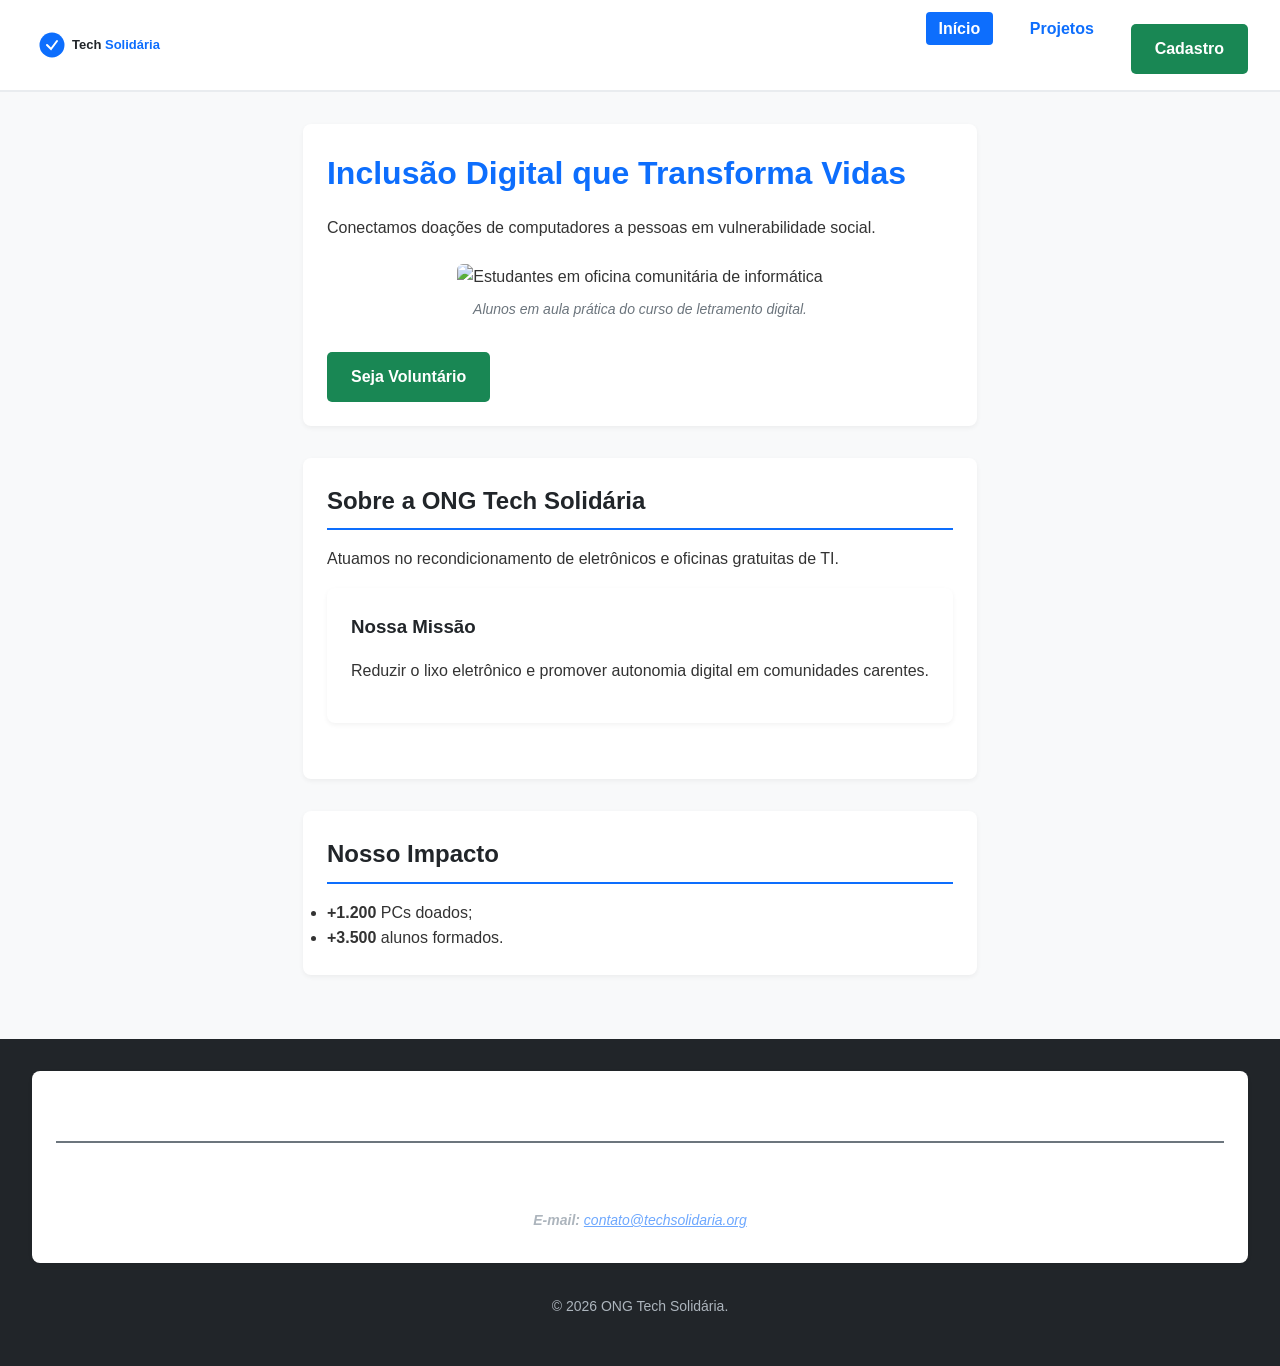
==== index.html @ eb0c1347 "Add files via upload Versão inicial do projeto" ====
<!DOCTYPE html>
<html lang="pt-BR">
<head>
    <meta charset="UTF-8">
    <meta name="viewport" content="width=device-width, initial-scale=1.0">
    <meta name="description" content="ONG Tech Solidária - Inclusão digital e reciclagem de eletrônicos.">
    <title>Início | ONG Tech Solidária</title>
    <link rel="stylesheet" href="css/style.css">
</head>
<body>
    <header>
        <img src="assets/img/logo-tech-solidaria.svg" alt="Logotipo ONG Tech Solidária" width="200" height="40">
        <nav aria-label="Navegação Principal">
            <ul>
                <li><a href="index.html" aria-current="page">Início</a></li>
                <li><a href="projetos.html">Projetos</a></li>
                <li><a href="cadastro.html">Cadastro</a></li>
            </ul>
        </nav>
    </header>
    <main>
        <section aria-labelledby="t-hero">
            <h1 id="t-hero">Inclusão Digital que Transforma Vidas</h1>
            <p>Conectamos doações de computadores a pessoas em vulnerabilidade social.</p>
            <figure>
                <img src="assets/img/inclusao-digital.jpg" alt="Estudantes em oficina comunitária de informática" width="800" height="400">
                <figcaption>Alunos em aula prática do curso de letramento digital.</figcaption>
            </figure>
            <a href="cadastro.html">Seja Voluntário</a>
        </section>
        <section aria-labelledby="t-sobre">
            <h2 id="t-sobre">Sobre a ONG Tech Solidária</h2>
            <p>Atuamos no recondicionamento de eletrônicos e oficinas gratuitas de TI.</p>
            <article>
                <h3>Nossa Missão</h3>
                <p>Reduzir o lixo eletrônico e promover autonomia digital em comunidades carentes.</p>
            </article>
        </section>
        <section aria-labelledby="t-impacto">
            <h2 id="t-impacto">Nosso Impacto</h2>
            <ul>
                <li><strong>+1.200</strong> PCs doados;</li>
                <li><strong>+3.500</strong> alunos formados.</li>
            </ul>
        </section>
    </main>
    <footer>
        <section aria-labelledby="t-contato">
            <h2 id="t-contato">Contato</h2>
            <address>
                <p><strong>Endereço:</strong> Av. Social da Tecnologia, 1000 — Brasília - DF</p>
                <p><strong>E-mail:</strong> <a href="mailto:contato@techsolidaria.org">contato@techsolidaria.org</a></p>
            </address>
        </section>
        <p>&copy; 2026 ONG Tech Solidária.</p>
    </footer>
</body>
</html>
---- css/style.css ----
/* ==========================================================================
   1. CONFIGURAÇÕES GERAIS E MENSURAÇÃO (RESET)
   ========================================================================== */
* {
    margin: 0;
    padding: 0;
    box-sizing: border-box;
}

body {
    font-family: Arial, Helvetica, sans-serif;
    line-height: 1.6;
    color: #333333;
    background-color: #f8f9fa;
    display: flex;
    flex-direction: column;
    min-height: 100vh;
}

/* ==========================================================================
   2. CABEÇALHO E NAVEGAÇÃO
   ========================================================================== */
header {
    background-color: #ffffff;
    border-bottom: 2px solid #e9ecef;
    padding: 1rem 2rem;
    display: flex;
    justify-content: space-between;
    align-items: center;
    flex-wrap: wrap;
}

header img {
    max-width: 200px;
    height: auto;
}

nav ul {
    list-style: none;
    display: flex;
    gap: 1.5rem;
}

nav a {
    text-decoration: none;
    color: #0d6efd;
    font-weight: bold;
    padding: 0.5rem 0.8rem;
    border-radius: 4px;
    transition: background-color 0.2s, color 0.2s;
}

nav a:hover,
nav a[aria-current="page"] {
    background-color: #0d6efd;
    color: #ffffff;
}

/* ==========================================================================
   3. CONTEÚDO PRINCIPAL E SEÇÕES (LAYOUT)
   ========================================================================== */
main {
    flex: 1;
    max-width: 1000px;
    margin: 2rem auto;
    padding: 0 1.5rem;
}

section, article, aside {
    background: #ffffff;
    padding: 1.5rem;
    margin-bottom: 2rem;
    border-radius: 8px;
    box-shadow: 0 2px 5px rgba(0,0,0,0.05);
}

h1, h2, h3 {
    color: #212529;
    margin-bottom: 1rem;
}

h1 {
    font-size: 2rem;
    color: #0d6efd;
}

h2 {
    font-size: 1.5rem;
    border-bottom: 2px solid #0d6efd;
    padding-bottom: 0.5rem;
}

p {
    margin-bottom: 1rem;
}

/* Mídias e Imagens */
figure {
    margin: 1.5rem 0;
    text-align: center;
}

img {
    max-width: 100%;
    height: auto;
    border-radius: 6px;
}

figcaption {
    font-size: 0.875rem;
    color: #6c757d;
    margin-top: 0.5rem;
    font-style: italic;
}

/* Botões e Links de Ação (CTA) */
a[href="cadastro.html"] {
    display: inline-block;
    background-color: #198754;
    color: #ffffff;
    text-decoration: none;
    padding: 0.75rem 1.5rem;
    border-radius: 5px;
    font-weight: bold;
    margin-top: 0.5rem;
}

a[href="cadastro.html"]:hover {
    background-color: #146c43;
}

/* ==========================================================================
   4. FORMULÁRIOS (cadastro.html)
   ========================================================================== */
fieldset {
    border: 1px solid #ced4da;
    border-radius: 6px;
    padding: 1.5rem;
    margin-bottom: 1.5rem;
}

legend {
    font-weight: bold;
    color: #0d6efd;
    padding: 0 0.5rem;
}

label {
    font-weight: bold;
    display: inline-block;
    margin-bottom: 0.25rem;
}

input[type="text"],
input[type="email"],
input[type="tel"],
input[type="date"],
select,
textarea {
    width: 100%;
    padding: 0.6rem;
    border: 1px solid #ced4da;
    border-radius: 4px;
    font-size: 1rem;
    margin-bottom: 0.5rem;
}

input:focus,
select:focus,
textarea:focus {
    outline: none;
    border-color: #0d6efd;
    box-shadow: 0 0 0 3px rgba(13, 110, 253, 0.25);
}

button {
    background-color: #0d6efd;
    color: #ffffff;
    border: none;
    padding: 0.75rem 1.5rem;
    font-size: 1rem;
    font-weight: bold;
    border-radius: 4px;
    cursor: pointer;
    margin-right: 0.5rem;
}

button:hover {
    background-color: #0b5ed7;
}

button[type="reset"] {
    background-color: #6c757d;
}

button[type="reset"]:hover {
    background-color: #5c636a;
}

/* ==========================================================================
   5. RODAPÉ INSTITUCIONAL
   ========================================================================== */
footer {
    background-color: #212529;
    color: #ffffff;
    padding: 2rem;
    margin-top: auto;
}

footer h2 {
    color: #ffffff;
    border-color: #6c757d;
}

footer address p {
    margin-bottom: 0.5rem;
}

footer a {
    color: #6ea8fe;
}

footer p:last-child {
    text-align: center;
    margin-top: 1.5rem;
    font-size: 0.875rem;
    color: #adb5bd;
}

/* ==========================================================================
   6. RESPONSIVIDADE (DISPOSITIVOS MÓVEIS)
   ========================================================================== */
@media (max-width: 600px) {
    header {
        flex-direction: column;
        align-items: flex-start;
        gap: 1rem;
    }

    nav ul {
        flex-direction: column;
        gap: 0.5rem;
        width: 100%;
    }

    nav a {
        display: block;
        text-align: center;
    }
}
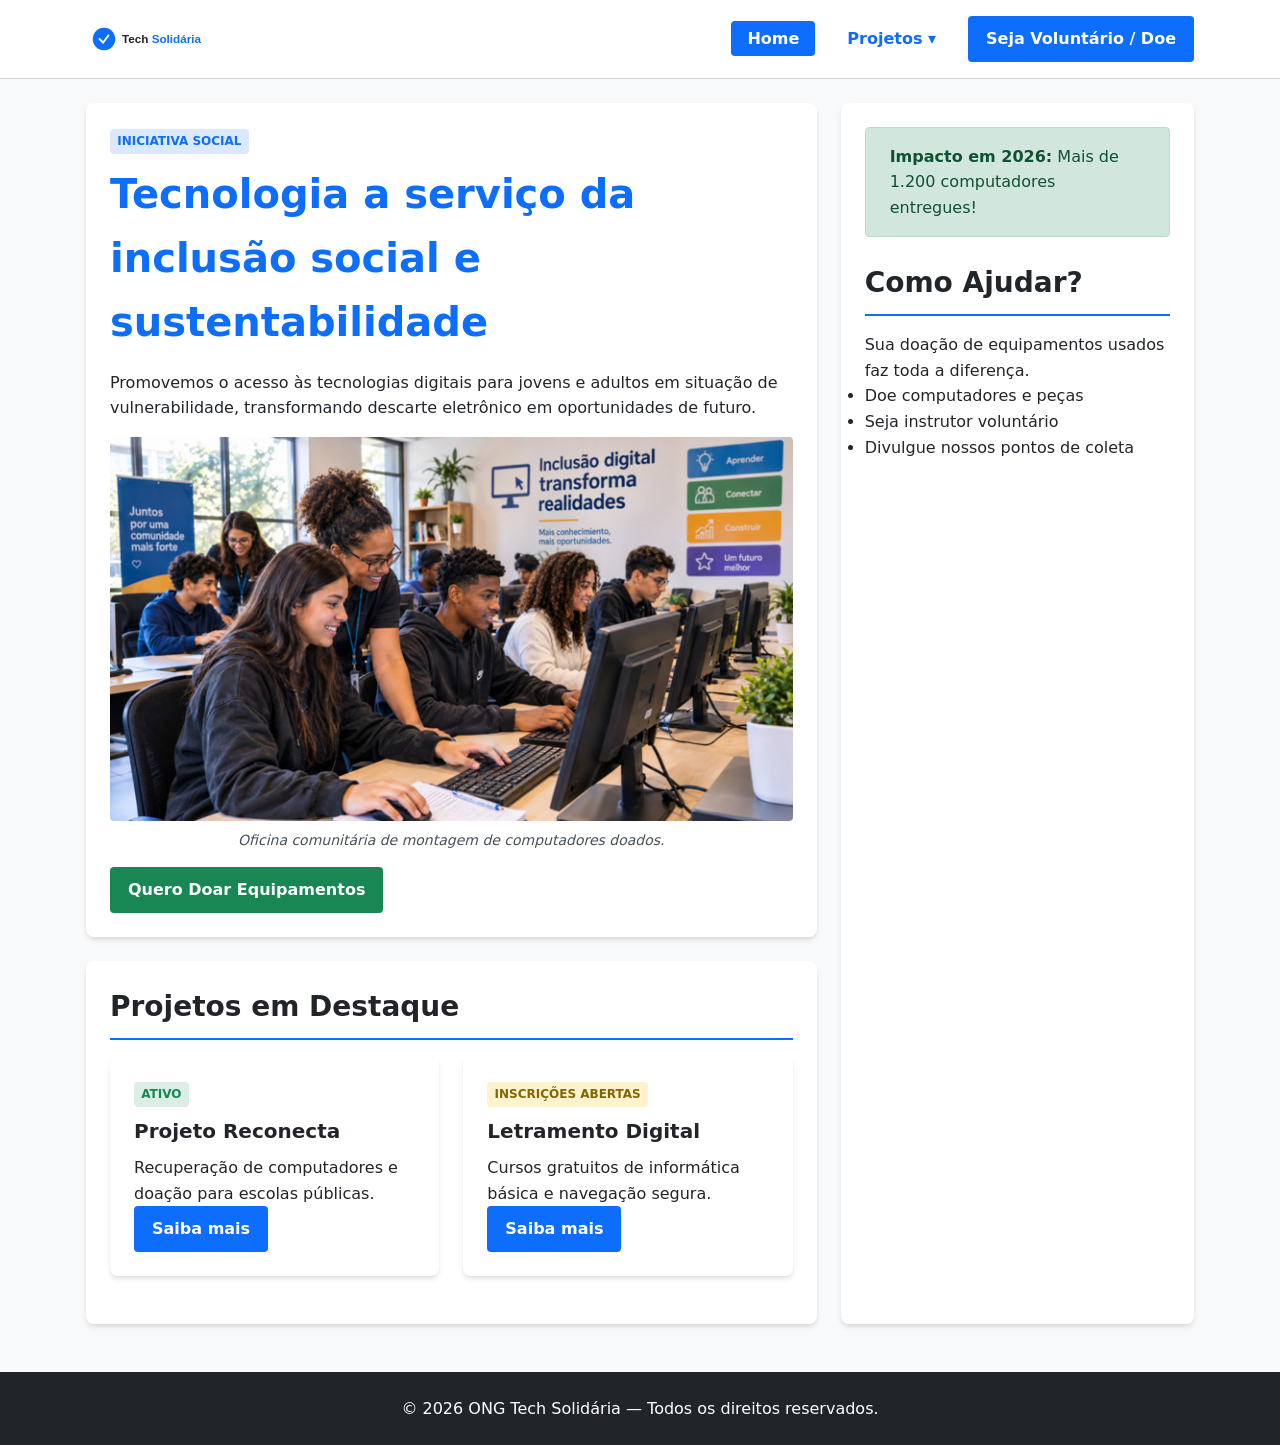
==== commit 0e2228e0: "Add files via upload feat: atualiza arquivos para a etapa final com Design System e componentes de f" ====
--- a/index.html
+++ b/index.html
@@ -3,56 +3,91 @@
 <head>
     <meta charset="UTF-8">
     <meta name="viewport" content="width=device-width, initial-scale=1.0">
-    <meta name="description" content="ONG Tech Solidária - Inclusão digital e reciclagem de eletrônicos.">
-    <title>Início | ONG Tech Solidária</title>
-    <link rel="stylesheet" href="css/style.css">
+    <meta name="description" content="Plataforma institucional da ONG Tech Solidária voltada para inclusão digital e reciclagem sustentável de lixo eletrônico.">
+    <title>ONG Tech Solidária — Inclusão Digital e Sustentabilidade</title>
+    <link rel="stylesheet" href="./css/style.css">
 </head>
 <body>
+
     <header>
-        <img src="assets/img/logo-tech-solidaria.svg" alt="Logotipo ONG Tech Solidária" width="200" height="40">
-        <nav aria-label="Navegação Principal">
+        <div class="container header-container">
+            <a href="index.html" class="logo-link">
+                <img src="assets/img/logo-tech-solidaria.svg" alt="Logotipo da ONG Tech Solidária" width="180" height="50">
+            </a>
+
+            <button class="menu-toggle" aria-expanded="false" aria-label="Abrir menu de navegação">&#9776;</button>
+
+            <nav id="main-nav">
+                <ul class="nav-list">
+                    <li><a href="index.html" aria-current="page">Home</a></li>
+                    <li class="has-dropdown">
+                        <a href="projetos.html">Projetos <span aria-hidden="true">▾</span></a>
+                        <ul class="nav-dropdown">
+                            <li><a href="projetos.html#reconecta">Projeto Reconecta</a></li>
+                            <li><a href="projetos.html#letramento">Oficinas digitais</a></li>
+                            <li><a href="projetos.html#elixo">Estação E-Lixo</a></li>
+                        </ul>
+                    </li>
+                    <li><a href="cadastro.html" class="btn btn-primary">Seja Voluntário / Doe</a></li>
+                </ul>
+            </nav>
+        </div>
+    </header>
+
+    <main class="grid-layout container">
+        <div class="content-main">
+            <section class="hero-section">
+                <span class="badge badge-primary">Iniciativa Social</span>
+                <h1>Tecnologia a serviço da inclusão social e sustentabilidade</h1>
+                <p>Promovemos o acesso às tecnologias digitais para jovens e adultos em situação de vulnerabilidade, transformando descarte eletrônico em oportunidades de futuro.</p>
+                
+                <figure>
+                    <img src="assets/img/inclusao-digital.jpg" alt="Alunos em oficina de informática" width="800" height="400">
+                    <figcaption>Oficina comunitária de montagem de computadores doados.</figcaption>
+                </figure>
+                
+                <a href="cadastro.html" class="btn btn-secondary">Quero Doar Equipamentos</a>
+            </section>
+
+            <section class="projects-preview">
+                <h2>Projetos em Destaque</h2>
+                <div class="card-grid">
+                    <article class="card-item card-project">
+                        <span class="badge badge-success">Ativo</span>
+                        <h3>Projeto Reconecta</h3>
+                        <p>Recuperação de computadores e doação para escolas públicas.</p>
+                        <a href="projetos.html#reconecta" class="btn btn-primary">Saiba mais</a>
+                    </article>
+
+                    <article class="card-item card-project">
+                        <span class="badge badge-warning">Inscrições Abertas</span>
+                        <h3>Letramento Digital</h3>
+                        <p>Cursos gratuitos de informática básica e navegação segura.</p>
+                        <a href="projetos.html#letramento" class="btn btn-primary">Saiba mais</a>
+                    </article>
+                </div>
+            </section>
+        </div>
+
+        <aside class="sidebar">
+            <div class="alert alert-success">
+                <strong>Impacto em 2026:</strong> Mais de 1.200 computadores entregues!
+            </div>
+            <h2>Como Ajudar?</h2>
+            <p>Sua doação de equipamentos usados faz toda a diferença.</p>
             <ul>
-                <li><a href="index.html" aria-current="page">Início</a></li>
-                <li><a href="projetos.html">Projetos</a></li>
-                <li><a href="cadastro.html">Cadastro</a></li>
+                <li>Doe computadores e peças</li>
+                <li>Seja instrutor voluntário</li>
+                <li>Divulgue nossos pontos de coleta</li>
             </ul>
-        </nav>
-    </header>
-    <main>
-        <section aria-labelledby="t-hero">
-            <h1 id="t-hero">Inclusão Digital que Transforma Vidas</h1>
-            <p>Conectamos doações de computadores a pessoas em vulnerabilidade social.</p>
-            <figure>
-                <img src="assets/img/inclusao-digital.jpg" alt="Estudantes em oficina comunitária de informática" width="800" height="400">
-                <figcaption>Alunos em aula prática do curso de letramento digital.</figcaption>
-            </figure>
-            <a href="cadastro.html">Seja Voluntário</a>
-        </section>
-        <section aria-labelledby="t-sobre">
-            <h2 id="t-sobre">Sobre a ONG Tech Solidária</h2>
-            <p>Atuamos no recondicionamento de eletrônicos e oficinas gratuitas de TI.</p>
-            <article>
-                <h3>Nossa Missão</h3>
-                <p>Reduzir o lixo eletrônico e promover autonomia digital em comunidades carentes.</p>
-            </article>
-        </section>
-        <section aria-labelledby="t-impacto">
-            <h2 id="t-impacto">Nosso Impacto</h2>
-            <ul>
-                <li><strong>+1.200</strong> PCs doados;</li>
-                <li><strong>+3.500</strong> alunos formados.</li>
-            </ul>
-        </section>
+        </aside>
     </main>
+
     <footer>
-        <section aria-labelledby="t-contato">
-            <h2 id="t-contato">Contato</h2>
-            <address>
-                <p><strong>Endereço:</strong> Av. Social da Tecnologia, 1000 — Brasília - DF</p>
-                <p><strong>E-mail:</strong> <a href="mailto:contato@techsolidaria.org">contato@techsolidaria.org</a></p>
-            </address>
-        </section>
-        <p>&copy; 2026 ONG Tech Solidária.</p>
+        <div class="container">
+            <p>&copy; 2026 ONG Tech Solidária — Todos os direitos reservados.</p>
+        </div>
     </footer>
+
 </body>
 </html>
--- a/css/style.css
+++ b/css/style.css
@@ -1,5 +1,43 @@
 /* ==========================================================================
-   1. CONFIGURAÇÕES GERAIS E MENSURAÇÃO (RESET)
+   1. DESIGN SYSTEM (VARIÁVEIS CSS)
+   ========================================================================== */
+:root {
+    /* Cores Institucionais */
+    --color-primary: #0d6efd;
+    --color-primary-hover: #0b5ed7;
+    --color-secondary: #198754;
+    --color-secondary-hover: #146c43;
+    
+    /* Neutros & Superfícies */
+    --color-bg-main: #f8f9fa;
+    --color-bg-card: #ffffff;
+    --color-text-main: #212529;
+    --color-text-muted: #495057;
+    --color-border: #ced4da;
+    --color-focus: #ffc107;
+    
+    /* Tipografia */
+    --font-family-base: system-ui, -apple-system, "Segoe UI", Roboto, Arial, sans-serif;
+    --font-size-base: 1rem;
+    --font-size-h1: clamp(1.75rem, 4vw, 2.5rem);
+    --font-size-h2: clamp(1.35rem, 3vw, 1.75rem);
+    --font-size-h3: 1.25rem;
+    
+    /* Espaçamentos e Bordas */
+    --space-xs: 0.5rem;
+    --space-sm: 1rem;
+    --space-md: 1.5rem;
+    --space-lg: 2.5rem;
+    --radius-sm: 4px;
+    --radius-md: 8px;
+    
+    /* Sombras e Transições */
+    --shadow-card: 0 4px 6px -1px rgba(0, 0, 0, 0.1), 0 2px 4px -1px rgba(0, 0, 0, 0.06);
+    --transition-fast: 0.2s ease-in-out;
+}
+
+/* ==========================================================================
+   2. RESET & ACESSIBILIDADE
    ========================================================================== */
 * {
     margin: 0;
@@ -8,243 +46,353 @@
 }
 
 body {
-    font-family: Arial, Helvetica, sans-serif;
+    font-family: var(--font-family-base);
+    font-size: var(--font-size-base);
     line-height: 1.6;
-    color: #333333;
-    background-color: #f8f9fa;
+    color: var(--color-text-main);
+    background-color: var(--color-bg-main);
+    min-height: 100vh;
     display: flex;
     flex-direction: column;
-    min-height: 100vh;
-}
-
-/* ==========================================================================
-   2. CABEÇALHO E NAVEGAÇÃO
+}
+
+/* Foco Visível para Acessibilidade (WCAG 2.1 AA) */
+a:focus-visible,
+button:focus-visible,
+input:focus-visible,
+select:focus-visible,
+textarea:focus-visible {
+    outline: 3px solid var(--color-focus);
+    outline-offset: 2px;
+}
+
+/* ==========================================================================
+   3. ARQUITETURA DE LAYOUT (CSS GRID MACRO - 12 COLUNAS)
+   ========================================================================== */
+.container {
+    width: 100%;
+    max-width: 1140px;
+    margin-right: auto;
+    margin-left: auto;
+    padding-right: var(--space-sm);
+    padding-left: var(--space-sm);
+}
+
+main.grid-layout {
+    flex: 1;
+    display: grid;
+    grid-template-columns: repeat(12, 1fr);
+    gap: var(--space-md);
+    padding-top: var(--space-md);
+    padding-bottom: var(--space-md);
+}
+
+.content-main { grid-column: span 12; }
+.sidebar      { grid-column: span 12; }
+
+.card-grid {
+    display: grid;
+    grid-template-columns: repeat(12, 1fr);
+    gap: var(--space-md);
+    margin-top: var(--space-sm);
+}
+
+/* ==========================================================================
+   4. NAVEGAÇÃO & CABEÇALHO (FLEXBOX)
    ========================================================================== */
 header {
-    background-color: #ffffff;
-    border-bottom: 2px solid #e9ecef;
-    padding: 1rem 2rem;
+    background-color: var(--color-bg-card);
+    border-bottom: 1px solid var(--color-border);
+    padding: var(--space-sm) 0;
+}
+
+.header-container {
     display: flex;
     justify-content: space-between;
     align-items: center;
     flex-wrap: wrap;
 }
 
-header img {
-    max-width: 200px;
-    height: auto;
-}
-
-nav ul {
+.menu-toggle {
+    display: none;
+    background: none;
+    border: none;
+    font-size: 1.8rem;
+    cursor: pointer;
+    color: var(--color-primary);
+}
+
+.nav-list {
     list-style: none;
     display: flex;
-    gap: 1.5rem;
-}
-
-nav a {
+    align-items: center;
+    gap: var(--space-sm);
+}
+
+.nav-list a {
     text-decoration: none;
-    color: #0d6efd;
-    font-weight: bold;
-    padding: 0.5rem 0.8rem;
-    border-radius: 4px;
-    transition: background-color 0.2s, color 0.2s;
-}
-
-nav a:hover,
-nav a[aria-current="page"] {
-    background-color: #0d6efd;
+    color: var(--color-primary);
+    font-weight: 600;
+    padding: var(--space-xs) var(--space-sm);
+    border-radius: var(--radius-sm);
+    transition: background-color var(--transition-fast), color var(--transition-fast);
+}
+
+.nav-list a:hover,
+.nav-list a[aria-current="page"] {
+    background-color: var(--color-primary);
     color: #ffffff;
 }
 
-/* ==========================================================================
-   3. CONTEÚDO PRINCIPAL E SEÇÕES (LAYOUT)
-   ========================================================================== */
-main {
-    flex: 1;
-    max-width: 1000px;
-    margin: 2rem auto;
-    padding: 0 1.5rem;
-}
-
+/* Ajuste e Correção de Cor para Botões dentro do Menu */
+.nav-list .btn-primary {
+    color: #ffffff !important;
+    text-decoration: none;
+}
+
+.nav-list .btn-primary:hover {
+    background-color: var(--color-primary-hover);
+    color: #ffffff !important;
+}
+
+/* Submenu Dropdown */
+.has-dropdown { position: relative; }
+
+.nav-dropdown {
+    display: none;
+    position: absolute;
+    top: 100%;
+    left: 0;
+    background-color: var(--color-bg-card);
+    box-shadow: var(--shadow-card);
+    min-width: 200px;
+    list-style: none;
+    padding: var(--space-xs) 0;
+    border-radius: var(--radius-sm);
+    z-index: 1000;
+}
+
+.has-dropdown:hover .nav-dropdown,
+.has-dropdown:focus-within .nav-dropdown {
+    display: block;
+}
+
+.nav-dropdown a {
+    display: block;
+    color: var(--color-text-main);
+}
+
+/* ==========================================================================
+   5. COMPONENTES VISUAIS, BOTÕES E CARDS
+   ========================================================================== */
 section, article, aside {
-    background: #ffffff;
-    padding: 1.5rem;
-    margin-bottom: 2rem;
-    border-radius: 8px;
-    box-shadow: 0 2px 5px rgba(0,0,0,0.05);
-}
-
-h1, h2, h3 {
-    color: #212529;
-    margin-bottom: 1rem;
-}
-
-h1 {
-    font-size: 2rem;
-    color: #0d6efd;
-}
-
-h2 {
-    font-size: 1.5rem;
-    border-bottom: 2px solid #0d6efd;
-    padding-bottom: 0.5rem;
-}
-
-p {
-    margin-bottom: 1rem;
-}
+    background: var(--color-bg-card);
+    padding: var(--space-md);
+    border-radius: var(--radius-md);
+    box-shadow: var(--shadow-card);
+    margin-bottom: var(--space-md);
+}
+
+h1 { font-size: var(--font-size-h1); color: var(--color-primary); margin-bottom: var(--space-sm); }
+h2 { font-size: var(--font-size-h2); border-bottom: 2px solid var(--color-primary); padding-bottom: var(--space-xs); margin-bottom: var(--space-sm); }
+h3 { font-size: var(--font-size-h3); margin-bottom: var(--space-xs); }
 
 /* Mídias e Imagens */
-figure {
-    margin: 1.5rem 0;
-    text-align: center;
-}
-
 img {
     max-width: 100%;
     height: auto;
-    border-radius: 6px;
-}
-
-figcaption {
-    font-size: 0.875rem;
-    color: #6c757d;
-    margin-top: 0.5rem;
-    font-style: italic;
-}
-
-/* Botões e Links de Ação (CTA) */
-a[href="cadastro.html"] {
+    border-radius: var(--radius-sm);
+    display: block;
+}
+
+figure { margin: var(--space-sm) 0; text-align: center; }
+figcaption { font-size: 0.875rem; color: var(--color-text-muted); font-style: italic; margin-top: var(--space-xs); }
+
+/* Estilização Geral de Botões e Pseudo-classes */
+.btn {
+    display: inline-flex;
+    align-items: center;
+    justify-content: center;
+    padding: var(--space-xs) var(--space-sm);
+    font-size: var(--font-size-base);
+    font-weight: 600;
+    text-decoration: none;
+    border: 2px solid transparent;
+    border-radius: var(--radius-sm);
+    cursor: pointer;
+    transition: background-color var(--transition-fast), 
+                border-color var(--transition-fast), 
+                box-shadow var(--transition-fast), 
+                transform var(--transition-fast);
+}
+
+.btn-primary { 
+    background-color: var(--color-primary); 
+    color: #ffffff; 
+}
+
+.btn-primary:hover { 
+    background-color: var(--color-primary-hover); 
+    transform: translateY(-1px); 
+    box-shadow: 0 4px 8px rgba(13, 110, 253, 0.25);
+}
+
+.btn-secondary { 
+    background-color: var(--color-secondary); 
+    color: #ffffff; 
+}
+
+.btn-secondary:hover { 
+    background-color: var(--color-secondary-hover); 
+    transform: translateY(-1px); 
+    box-shadow: 0 4px 8px rgba(25, 135, 84, 0.25);
+}
+
+.btn:active {
+    transform: translateY(1px);
+    box-shadow: none;
+}
+
+.btn:disabled {
+    background-color: var(--color-border);
+    color: var(--color-text-muted);
+    cursor: not-allowed;
+    opacity: 0.65;
+}
+
+/* ==========================================================================
+   6. COMPONENTES DE FEEDBACK (BADGES, ALERTAS, TOASTS E MODAIS)
+   ========================================================================== */
+/* Badges (Etiquetas Semânticas) */
+.badge {
     display: inline-block;
-    background-color: #198754;
+    padding: 0.25em 0.6em;
+    font-size: 0.75rem;
+    font-weight: 700;
+    border-radius: var(--radius-sm);
+    text-transform: uppercase;
+    margin-bottom: var(--space-xs);
+}
+
+.badge-primary { background-color: rgba(13, 110, 253, 0.15); color: var(--color-primary); }
+.badge-success { background-color: rgba(25, 135, 84, 0.15); color: var(--color-secondary); }
+.badge-warning { background-color: rgba(255, 193, 7, 0.2); color: #856404; }
+
+/* Alertas Contextuais */
+.alert {
+    padding: var(--space-sm) var(--space-md);
+    margin-bottom: var(--space-md);
+    border-radius: var(--radius-sm);
+    border: 1px solid transparent;
+}
+
+.alert-success { background-color: #d1e7dd; border-color: #badbcc; color: #0f5132; }
+.alert-danger  { background-color: #f8d7da; border-color: #f5c2c7; color: #842029; }
+
+/* Toasts (Notificações Flutuantes) */
+.toast {
+    position: fixed;
+    bottom: var(--space-md);
+    right: var(--space-md);
+    background-color: var(--color-text-main);
     color: #ffffff;
-    text-decoration: none;
-    padding: 0.75rem 1.5rem;
-    border-radius: 5px;
-    font-weight: bold;
-    margin-top: 0.5rem;
-}
-
-a[href="cadastro.html"]:hover {
-    background-color: #146c43;
-}
-
-/* ==========================================================================
-   4. FORMULÁRIOS (cadastro.html)
-   ========================================================================== */
-fieldset {
-    border: 1px solid #ced4da;
-    border-radius: 6px;
-    padding: 1.5rem;
-    margin-bottom: 1.5rem;
-}
-
-legend {
-    font-weight: bold;
-    color: #0d6efd;
-    padding: 0 0.5rem;
-}
-
-label {
-    font-weight: bold;
-    display: inline-block;
-    margin-bottom: 0.25rem;
-}
-
-input[type="text"],
-input[type="email"],
-input[type="tel"],
-input[type="date"],
-select,
-textarea {
+    padding: var(--space-sm) var(--space-md);
+    border-radius: var(--radius-md);
+    box-shadow: var(--shadow-card);
+    z-index: 1100;
+}
+
+/* Modal Overlay */
+.modal-overlay {
+    position: fixed;
+    top: 0;
+    left: 0;
+    width: 100vw;
+    height: 100vh;
+    background-color: rgba(0, 0, 0, 0.5);
+    display: flex;
+    justify-content: center;
+    align-items: center;
+    z-index: 1200;
+}
+
+.modal-content {
+    background-color: var(--color-bg-card);
+    padding: var(--space-md);
+    border-radius: var(--radius-md);
+    max-width: 500px;
+    width: 90%;
+    box-shadow: var(--shadow-card);
+}
+
+/* ==========================================================================
+   7. FORMULÁRIOS & VALIDAÇÃO VISUAL
+   ========================================================================== */
+.form-group {
+    margin-bottom: var(--space-md);
+}
+
+.form-label {
+    display: block;
+    margin-bottom: var(--space-xs);
+    font-weight: 600;
+}
+
+.form-control {
     width: 100%;
-    padding: 0.6rem;
-    border: 1px solid #ced4da;
-    border-radius: 4px;
-    font-size: 1rem;
-    margin-bottom: 0.5rem;
-}
-
-input:focus,
-select:focus,
-textarea:focus {
+    padding: var(--space-xs) var(--space-sm);
+    font-size: var(--font-size-base);
+    border: 1px solid var(--color-border);
+    border-radius: var(--radius-sm);
+    background-color: var(--color-bg-card);
+    transition: border-color var(--transition-fast), box-shadow var(--transition-fast);
+}
+
+.form-control:focus {
+    border-color: var(--color-primary);
+    box-shadow: 0 0 0 3px rgba(13, 110, 253, 0.2);
     outline: none;
-    border-color: #0d6efd;
-    box-shadow: 0 0 0 3px rgba(13, 110, 253, 0.25);
-}
-
-button {
-    background-color: #0d6efd;
+}
+
+.form-control:not(:placeholder-shown):valid {
+    border-color: #198754;
+}
+
+.form-control:not(:placeholder-shown):invalid {
+    border-color: #dc3545;
+    box-shadow: 0 0 0 3px rgba(220, 53, 69, 0.15);
+}
+
+/* Rodapé Institucional */
+footer {
+    background-color: var(--color-text-main);
     color: #ffffff;
-    border: none;
-    padding: 0.75rem 1.5rem;
-    font-size: 1rem;
-    font-weight: bold;
-    border-radius: 4px;
-    cursor: pointer;
-    margin-right: 0.5rem;
-}
-
-button:hover {
-    background-color: #0b5ed7;
-}
-
-button[type="reset"] {
-    background-color: #6c757d;
-}
-
-button[type="reset"]:hover {
-    background-color: #5c636a;
-}
-
-/* ==========================================================================
-   5. RODAPÉ INSTITUCIONAL
-   ========================================================================== */
-footer {
-    background-color: #212529;
-    color: #ffffff;
-    padding: 2rem;
+    padding: var(--space-md) 0;
     margin-top: auto;
-}
-
-footer h2 {
-    color: #ffffff;
-    border-color: #6c757d;
-}
-
-footer address p {
-    margin-bottom: 0.5rem;
-}
-
-footer a {
-    color: #6ea8fe;
-}
-
-footer p:last-child {
     text-align: center;
-    margin-top: 1.5rem;
-    font-size: 0.875rem;
-    color: #adb5bd;
-}
-
-/* ==========================================================================
-   6. RESPONSIVIDADE (DISPOSITIVOS MÓVEIS)
-   ========================================================================== */
-@media (max-width: 600px) {
-    header {
+}
+
+/* ==========================================================================
+   8. BREAKPOINTS RESPONSIVOS (@MEDIA QUERIES)
+   ========================================================================== */
+@media (min-width: 576px) {
+    .card-item { grid-column: span 6; }
+}
+
+@media (max-width: 768px) {
+    .menu-toggle { display: block; }
+    .nav-list {
+        display: none;
         flex-direction: column;
-        align-items: flex-start;
-        gap: 1rem;
+        width: 100%;
+        margin-top: var(--space-sm);
     }
-
-    nav ul {
-        flex-direction: column;
-        gap: 0.5rem;
-        width: 100%;
-    }
-
-    nav a {
-        display: block;
-        text-align: center;
-    }
+    .nav-list.is-active { display: flex; }
+    .nav-dropdown { position: static; box-shadow: none; padding-left: var(--space-md); }
+}
+
+@media (min-width: 992px) {
+    .content-main { grid-column: span 8; }
+    .sidebar      { grid-column: span 4; }
+    .card-item    { grid-column: span 6; }
 }
